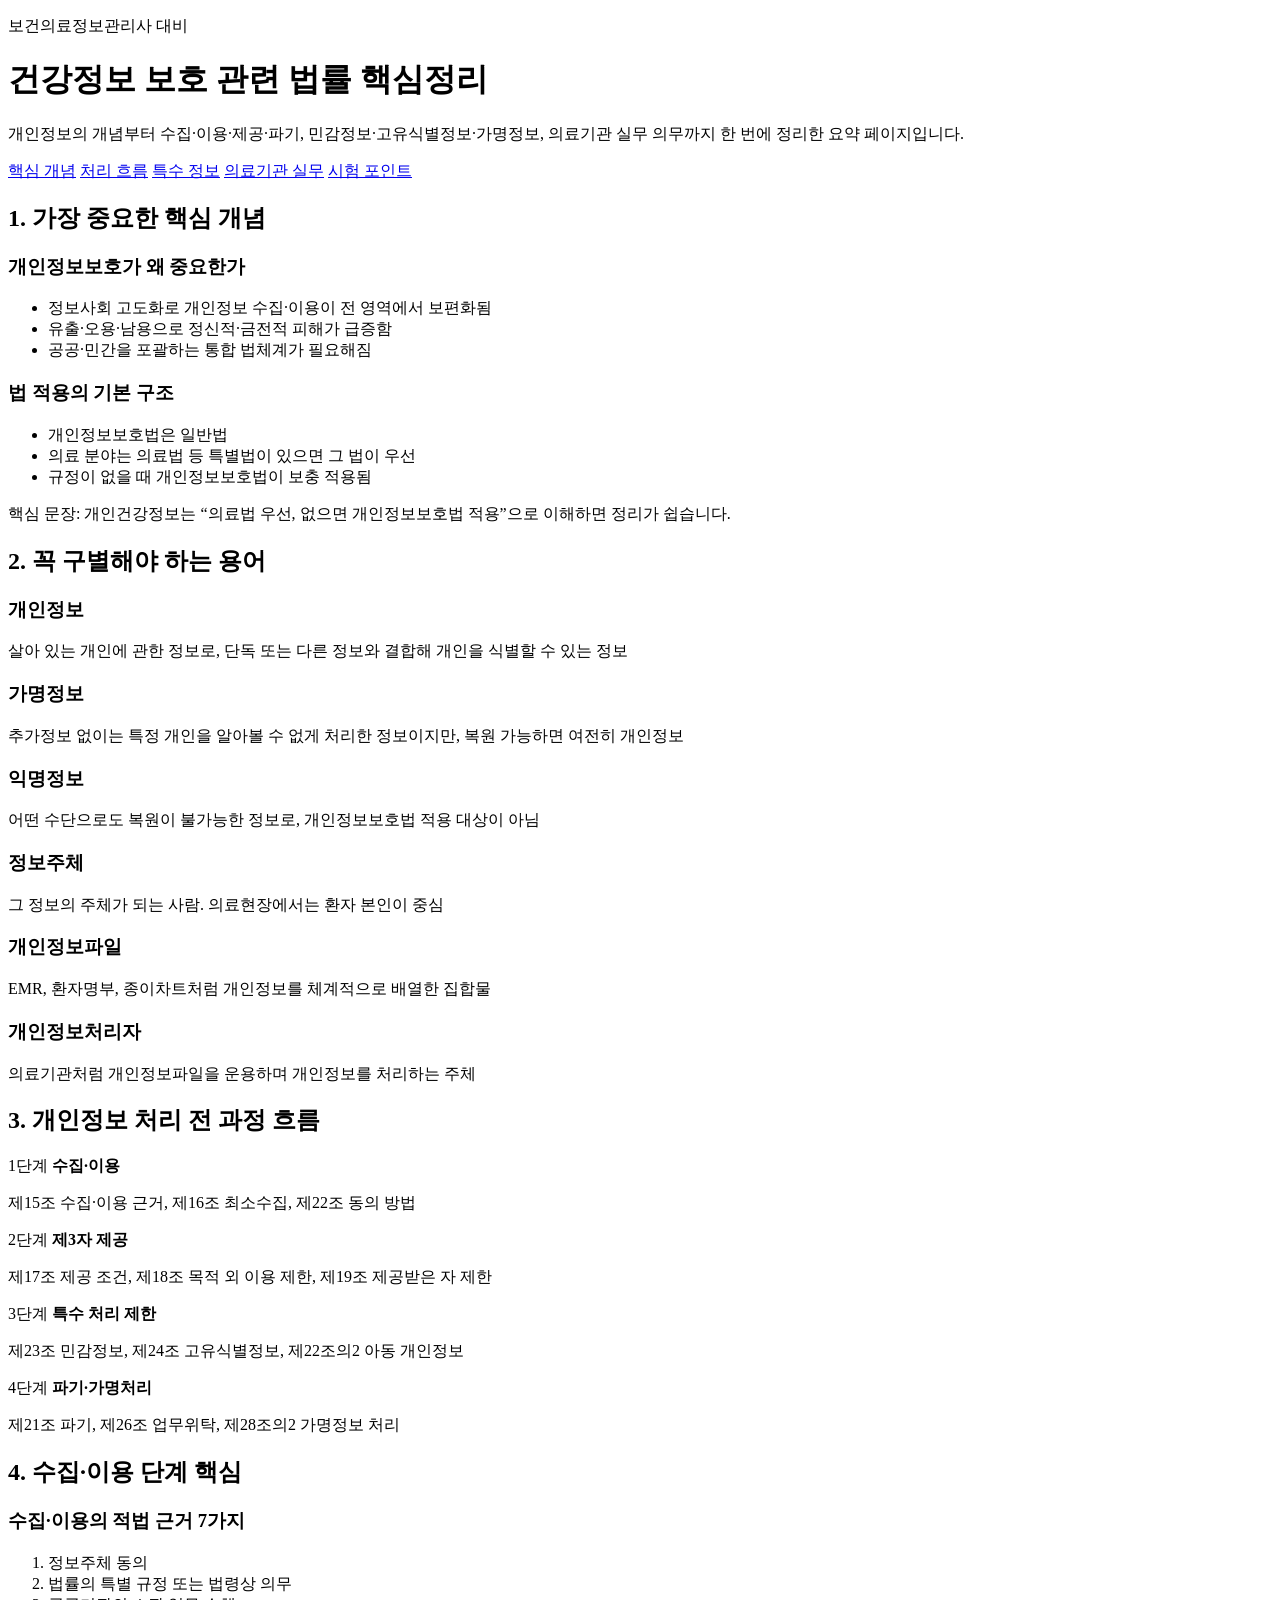
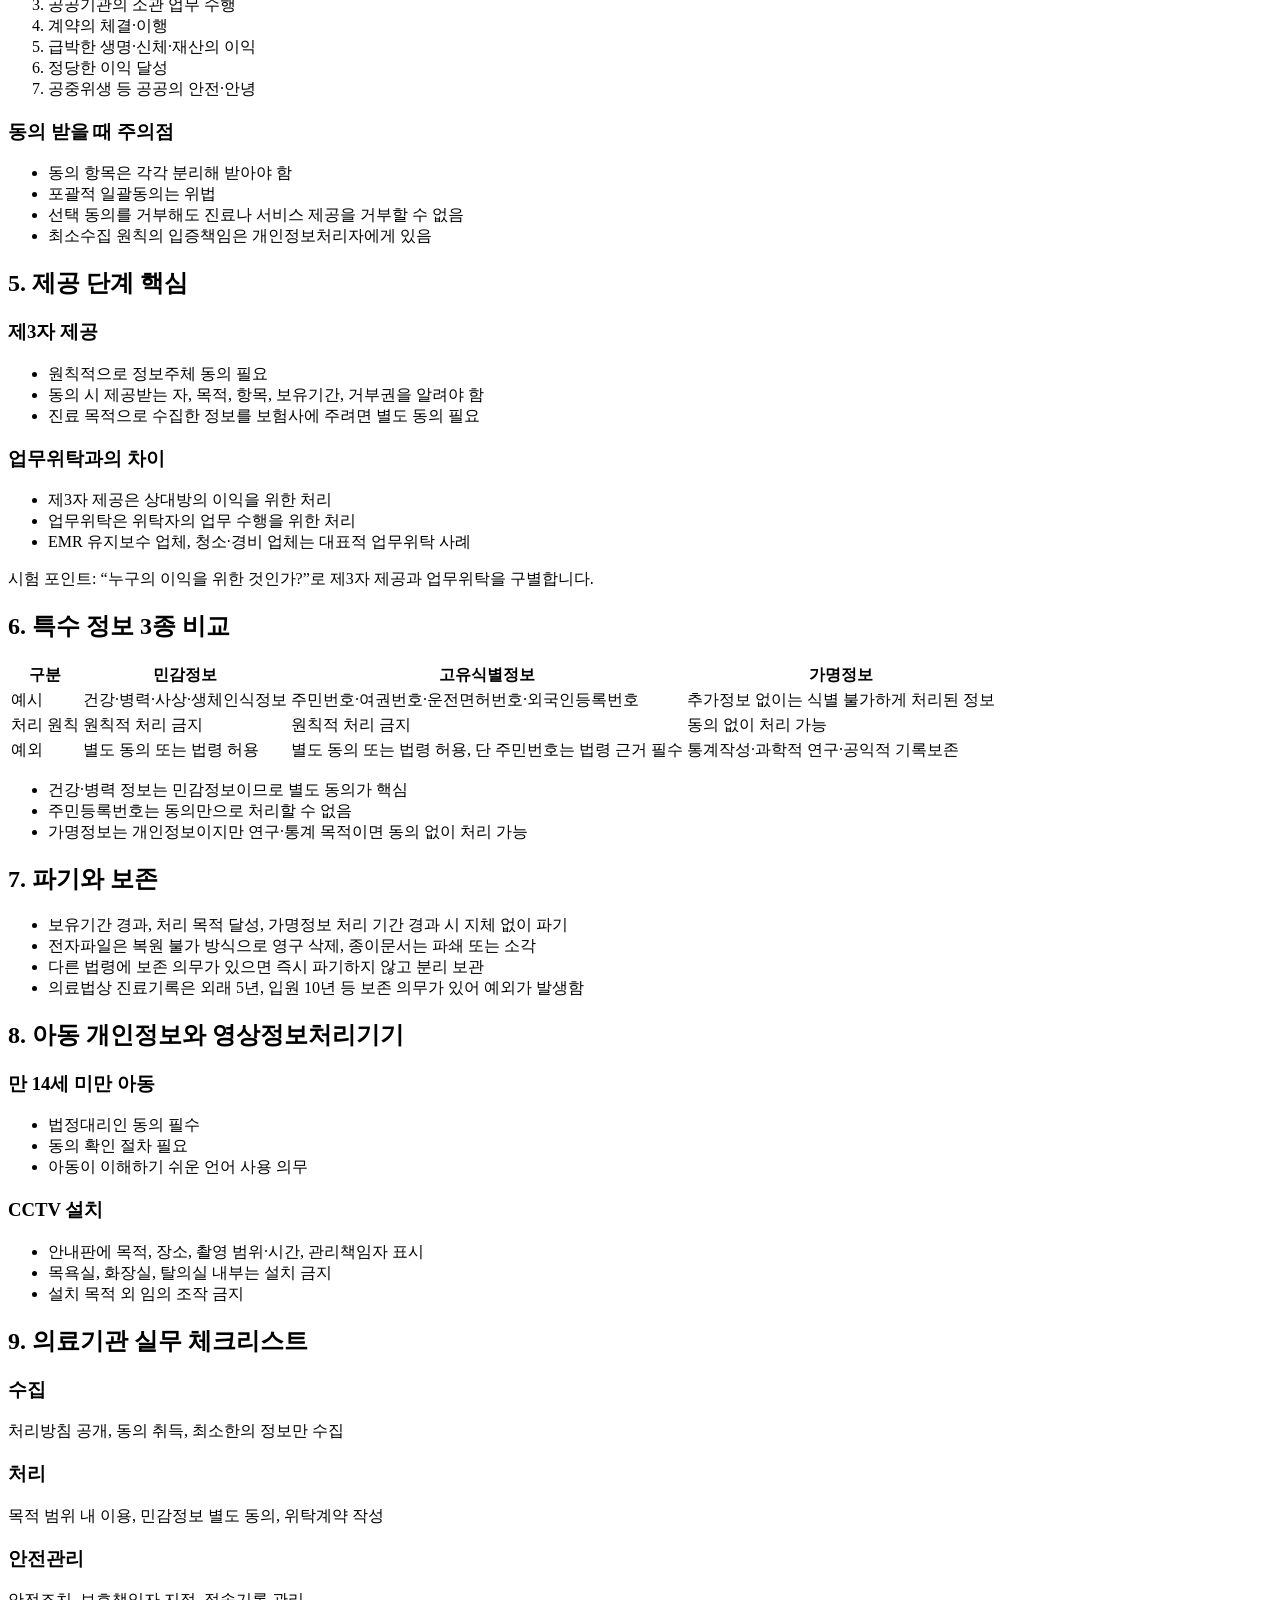
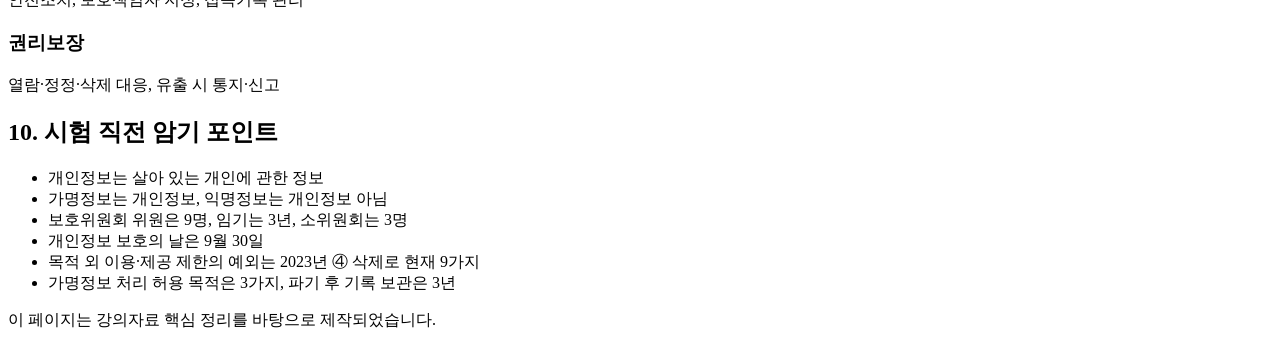
==== 6weeks_summary/index.html @ 6a381736 "Rename index (1).html to index.html" ====
<!DOCTYPE html>
<html lang="ko">
<head>
  <meta charset="UTF-8" />
  <meta name="viewport" content="width=device-width, initial-scale=1.0" />
  <title>건강정보 보호 관련 법률 핵심정리</title>
  <link rel="stylesheet" href="style.css" />
</head>
<body>
  <header class="hero">
    <div class="container">
      <p class="eyebrow">보건의료정보관리사 대비</p>
      <h1>건강정보 보호 관련 법률 핵심정리</h1>
      <p class="lead">
        개인정보의 개념부터 수집·이용·제공·파기, 민감정보·고유식별정보·가명정보,
        의료기관 실무 의무까지 한 번에 정리한 요약 페이지입니다.
      </p>
      <nav class="top-nav">
        <a href="#core">핵심 개념</a>
        <a href="#flow">처리 흐름</a>
        <a href="#special">특수 정보</a>
        <a href="#hospital">의료기관 실무</a>
        <a href="#exam">시험 포인트</a>
      </nav>
    </div>
  </header>

  <main class="container">
    <section class="card" id="core">
      <h2>1. 가장 중요한 핵심 개념</h2>
      <div class="grid two">
        <div>
          <h3>개인정보보호가 왜 중요한가</h3>
          <ul>
            <li>정보사회 고도화로 개인정보 수집·이용이 전 영역에서 보편화됨</li>
            <li>유출·오용·남용으로 정신적·금전적 피해가 급증함</li>
            <li>공공·민간을 포괄하는 통합 법체계가 필요해짐</li>
          </ul>
        </div>
        <div>
          <h3>법 적용의 기본 구조</h3>
          <ul>
            <li>개인정보보호법은 일반법</li>
            <li>의료 분야는 의료법 등 특별법이 있으면 그 법이 우선</li>
            <li>규정이 없을 때 개인정보보호법이 보충 적용됨</li>
          </ul>
        </div>
      </div>
      <div class="note">핵심 문장: 개인건강정보는 “의료법 우선, 없으면 개인정보보호법 적용”으로 이해하면 정리가 쉽습니다.</div>
    </section>

    <section class="card">
      <h2>2. 꼭 구별해야 하는 용어</h2>
      <div class="grid three">
        <div class="mini-card">
          <h3>개인정보</h3>
          <p>살아 있는 개인에 관한 정보로, 단독 또는 다른 정보와 결합해 개인을 식별할 수 있는 정보</p>
        </div>
        <div class="mini-card">
          <h3>가명정보</h3>
          <p>추가정보 없이는 특정 개인을 알아볼 수 없게 처리한 정보이지만, 복원 가능하면 여전히 개인정보</p>
        </div>
        <div class="mini-card">
          <h3>익명정보</h3>
          <p>어떤 수단으로도 복원이 불가능한 정보로, 개인정보보호법 적용 대상이 아님</p>
        </div>
      </div>
      <div class="grid three">
        <div class="mini-card">
          <h3>정보주체</h3>
          <p>그 정보의 주체가 되는 사람. 의료현장에서는 환자 본인이 중심</p>
        </div>
        <div class="mini-card">
          <h3>개인정보파일</h3>
          <p>EMR, 환자명부, 종이차트처럼 개인정보를 체계적으로 배열한 집합물</p>
        </div>
        <div class="mini-card">
          <h3>개인정보처리자</h3>
          <p>의료기관처럼 개인정보파일을 운용하며 개인정보를 처리하는 주체</p>
        </div>
      </div>
    </section>

    <section class="card" id="flow">
      <h2>3. 개인정보 처리 전 과정 흐름</h2>
      <div class="flow">
        <div class="flow-step">
          <span>1단계</span>
          <strong>수집·이용</strong>
          <p>제15조 수집·이용 근거, 제16조 최소수집, 제22조 동의 방법</p>
        </div>
        <div class="flow-step">
          <span>2단계</span>
          <strong>제3자 제공</strong>
          <p>제17조 제공 조건, 제18조 목적 외 이용 제한, 제19조 제공받은 자 제한</p>
        </div>
        <div class="flow-step">
          <span>3단계</span>
          <strong>특수 처리 제한</strong>
          <p>제23조 민감정보, 제24조 고유식별정보, 제22조의2 아동 개인정보</p>
        </div>
        <div class="flow-step">
          <span>4단계</span>
          <strong>파기·가명처리</strong>
          <p>제21조 파기, 제26조 업무위탁, 제28조의2 가명정보 처리</p>
        </div>
      </div>
    </section>

    <section class="card">
      <h2>4. 수집·이용 단계 핵심</h2>
      <div class="grid two">
        <div>
          <h3>수집·이용의 적법 근거 7가지</h3>
          <ol>
            <li>정보주체 동의</li>
            <li>법률의 특별 규정 또는 법령상 의무</li>
            <li>공공기관의 소관 업무 수행</li>
            <li>계약의 체결·이행</li>
            <li>급박한 생명·신체·재산의 이익</li>
            <li>정당한 이익 달성</li>
            <li>공중위생 등 공공의 안전·안녕</li>
          </ol>
        </div>
        <div>
          <h3>동의 받을 때 주의점</h3>
          <ul>
            <li>동의 항목은 각각 분리해 받아야 함</li>
            <li>포괄적 일괄동의는 위법</li>
            <li>선택 동의를 거부해도 진료나 서비스 제공을 거부할 수 없음</li>
            <li>최소수집 원칙의 입증책임은 개인정보처리자에게 있음</li>
          </ul>
        </div>
      </div>
    </section>

    <section class="card">
      <h2>5. 제공 단계 핵심</h2>
      <div class="grid two">
        <div>
          <h3>제3자 제공</h3>
          <ul>
            <li>원칙적으로 정보주체 동의 필요</li>
            <li>동의 시 제공받는 자, 목적, 항목, 보유기간, 거부권을 알려야 함</li>
            <li>진료 목적으로 수집한 정보를 보험사에 주려면 별도 동의 필요</li>
          </ul>
        </div>
        <div>
          <h3>업무위탁과의 차이</h3>
          <ul>
            <li>제3자 제공은 상대방의 이익을 위한 처리</li>
            <li>업무위탁은 위탁자의 업무 수행을 위한 처리</li>
            <li>EMR 유지보수 업체, 청소·경비 업체는 대표적 업무위탁 사례</li>
          </ul>
        </div>
      </div>
      <div class="alert">시험 포인트: “누구의 이익을 위한 것인가?”로 제3자 제공과 업무위탁을 구별합니다.</div>
    </section>

    <section class="card" id="special">
      <h2>6. 특수 정보 3종 비교</h2>
      <div class="table-wrap">
        <table>
          <thead>
            <tr>
              <th>구분</th>
              <th>민감정보</th>
              <th>고유식별정보</th>
              <th>가명정보</th>
            </tr>
          </thead>
          <tbody>
            <tr>
              <td>예시</td>
              <td>건강·병력·사상·생체인식정보</td>
              <td>주민번호·여권번호·운전면허번호·외국인등록번호</td>
              <td>추가정보 없이는 식별 불가하게 처리된 정보</td>
            </tr>
            <tr>
              <td>처리 원칙</td>
              <td>원칙적 처리 금지</td>
              <td>원칙적 처리 금지</td>
              <td>동의 없이 처리 가능</td>
            </tr>
            <tr>
              <td>예외</td>
              <td>별도 동의 또는 법령 허용</td>
              <td>별도 동의 또는 법령 허용, 단 주민번호는 법령 근거 필수</td>
              <td>통계작성·과학적 연구·공익적 기록보존</td>
            </tr>
          </tbody>
        </table>
      </div>
      <ul class="check-list">
        <li>건강·병력 정보는 민감정보이므로 별도 동의가 핵심</li>
        <li>주민등록번호는 동의만으로 처리할 수 없음</li>
        <li>가명정보는 개인정보이지만 연구·통계 목적이면 동의 없이 처리 가능</li>
      </ul>
    </section>

    <section class="card">
      <h2>7. 파기와 보존</h2>
      <ul>
        <li>보유기간 경과, 처리 목적 달성, 가명정보 처리 기간 경과 시 지체 없이 파기</li>
        <li>전자파일은 복원 불가 방식으로 영구 삭제, 종이문서는 파쇄 또는 소각</li>
        <li>다른 법령에 보존 의무가 있으면 즉시 파기하지 않고 분리 보관</li>
        <li>의료법상 진료기록은 외래 5년, 입원 10년 등 보존 의무가 있어 예외가 발생함</li>
      </ul>
    </section>

    <section class="card">
      <h2>8. 아동 개인정보와 영상정보처리기기</h2>
      <div class="grid two">
        <div>
          <h3>만 14세 미만 아동</h3>
          <ul>
            <li>법정대리인 동의 필수</li>
            <li>동의 확인 절차 필요</li>
            <li>아동이 이해하기 쉬운 언어 사용 의무</li>
          </ul>
        </div>
        <div>
          <h3>CCTV 설치</h3>
          <ul>
            <li>안내판에 목적, 장소, 촬영 범위·시간, 관리책임자 표시</li>
            <li>목욕실, 화장실, 탈의실 내부는 설치 금지</li>
            <li>설치 목적 외 임의 조작 금지</li>
          </ul>
        </div>
      </div>
    </section>

    <section class="card" id="hospital">
      <h2>9. 의료기관 실무 체크리스트</h2>
      <div class="grid four">
        <div class="mini-card">
          <h3>수집</h3>
          <p>처리방침 공개, 동의 취득, 최소한의 정보만 수집</p>
        </div>
        <div class="mini-card">
          <h3>처리</h3>
          <p>목적 범위 내 이용, 민감정보 별도 동의, 위탁계약 작성</p>
        </div>
        <div class="mini-card">
          <h3>안전관리</h3>
          <p>안전조치, 보호책임자 지정, 접속기록 관리</p>
        </div>
        <div class="mini-card">
          <h3>권리보장</h3>
          <p>열람·정정·삭제 대응, 유출 시 통지·신고</p>
        </div>
      </div>
    </section>

    <section class="card" id="exam">
      <h2>10. 시험 직전 암기 포인트</h2>
      <ul class="check-list">
        <li>개인정보는 살아 있는 개인에 관한 정보</li>
        <li>가명정보는 개인정보, 익명정보는 개인정보 아님</li>
        <li>보호위원회 위원은 9명, 임기는 3년, 소위원회는 3명</li>
        <li>개인정보 보호의 날은 9월 30일</li>
        <li>목적 외 이용·제공 제한의 예외는 2023년 ④ 삭제로 현재 9가지</li>
        <li>가명정보 처리 허용 목적은 3가지, 파기 후 기록 보관은 3년</li>
      </ul>
    </section>
  </main>

  <footer class="footer">
    <div class="container">
      <p>이 페이지는 강의자료 핵심 정리를 바탕으로 제작되었습니다.</p>
    </div>
  </footer>
</body>
</html>
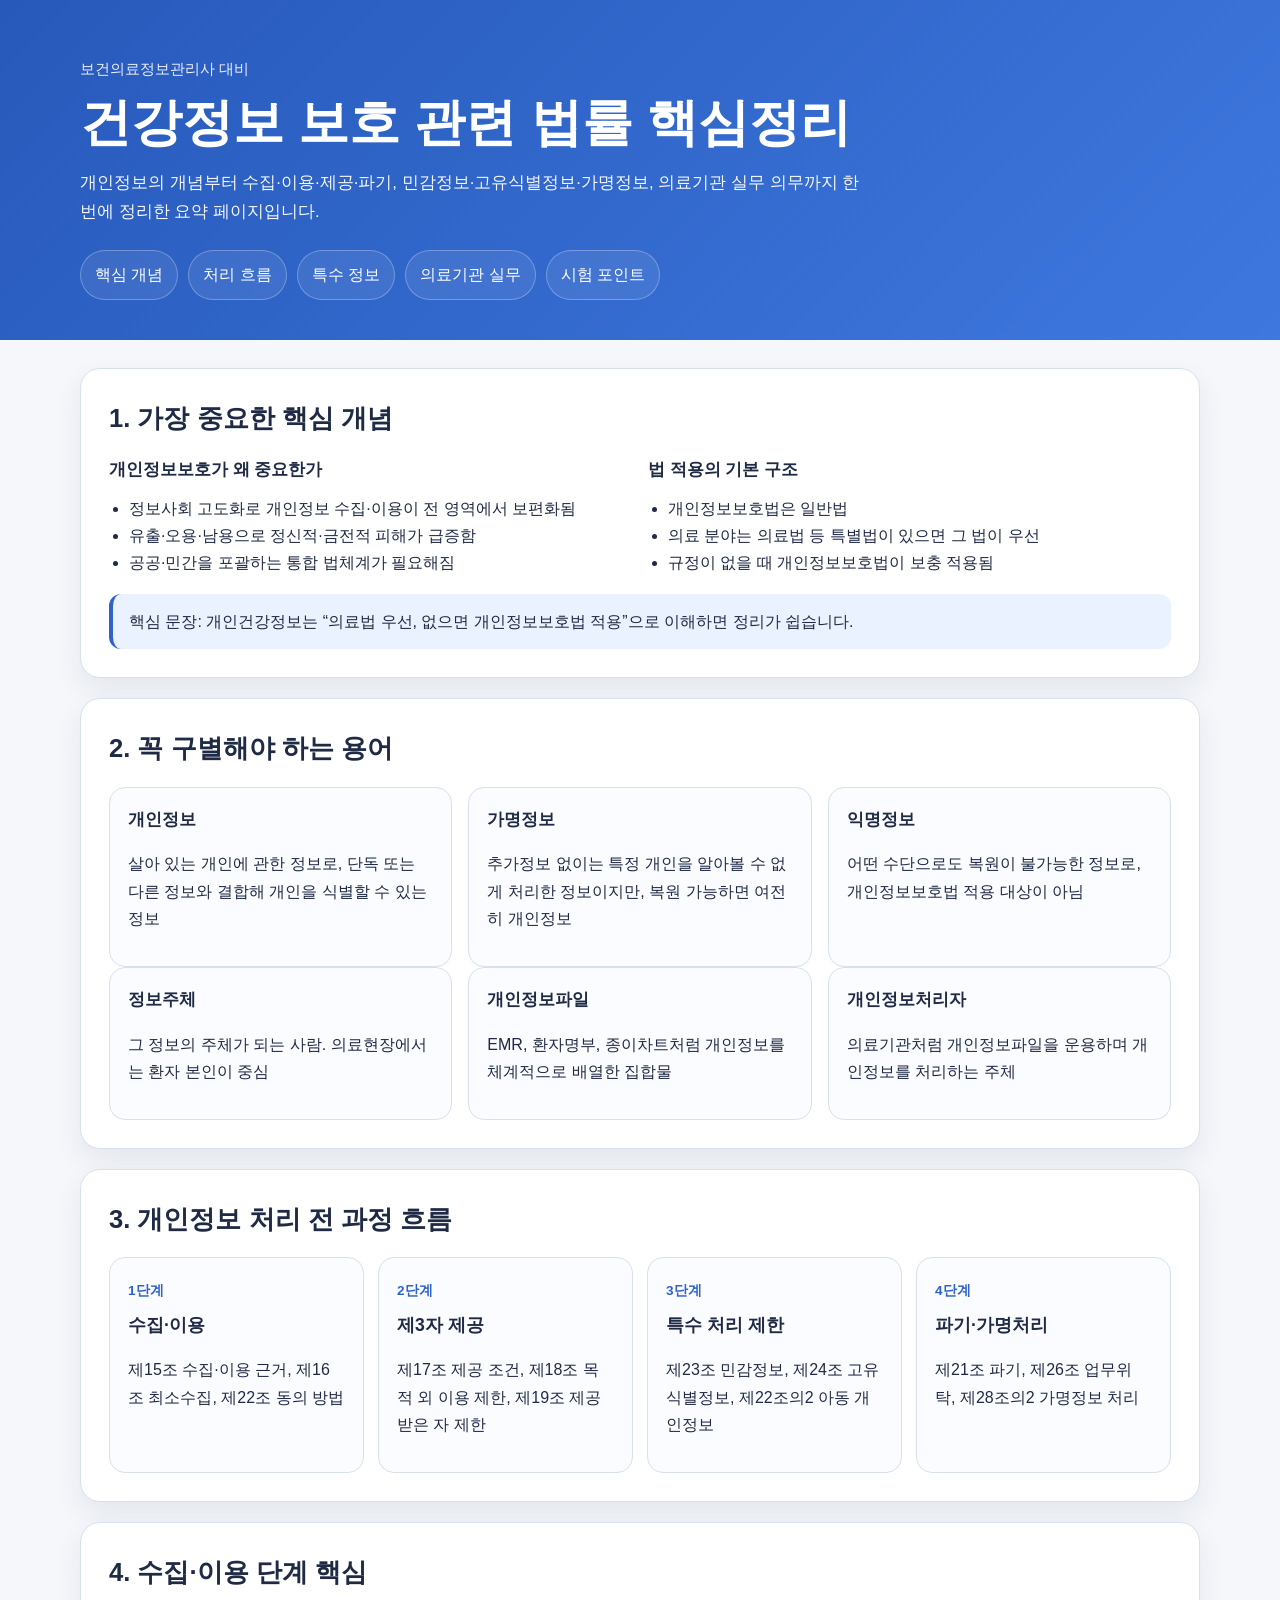
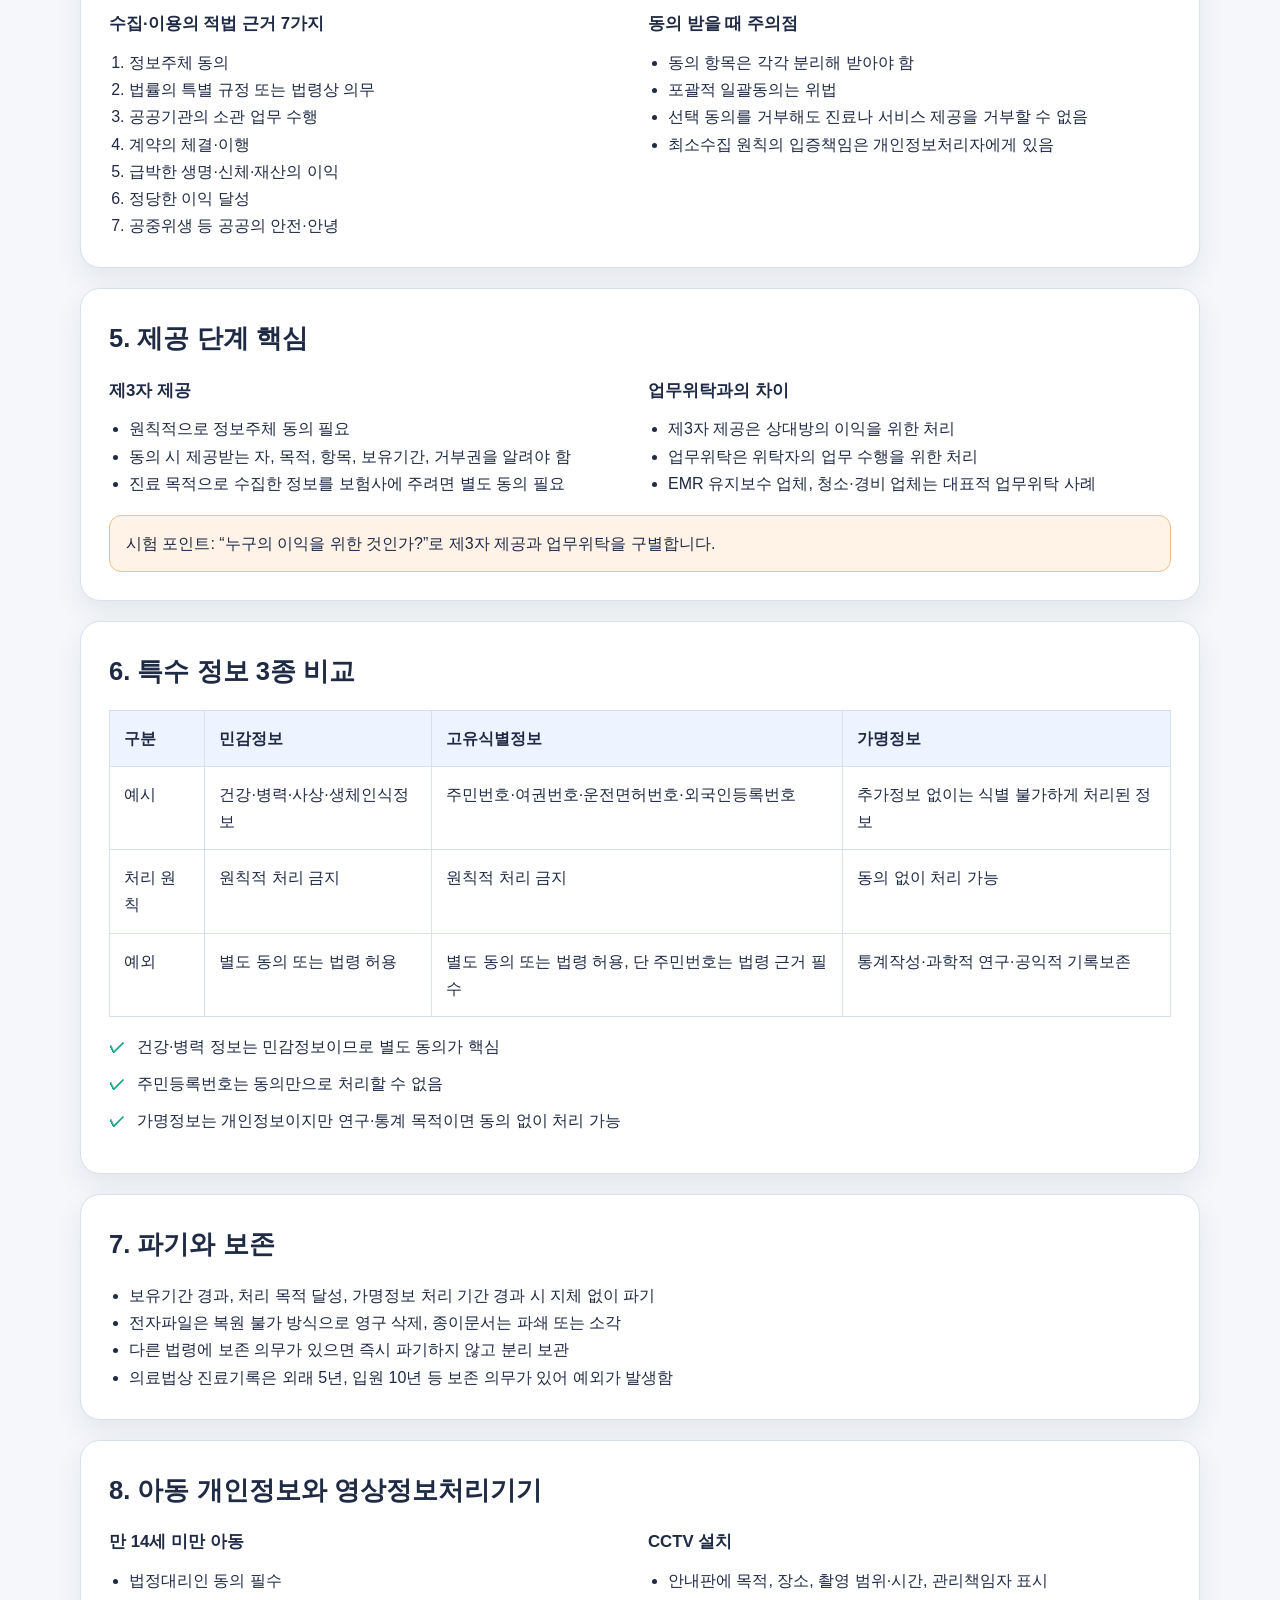
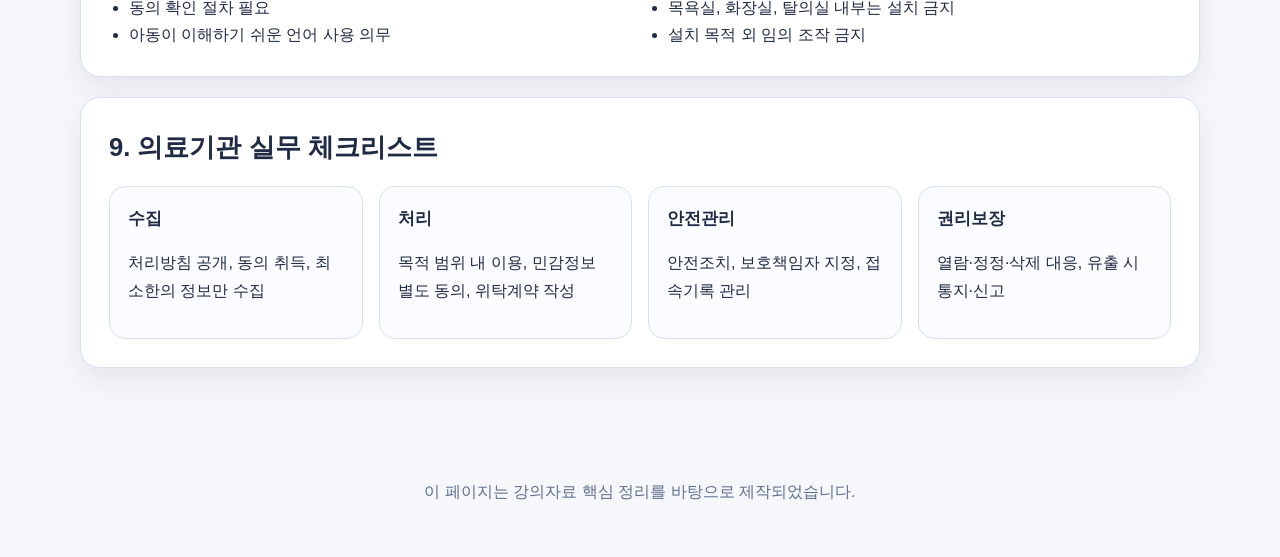
==== commit 656f4e47: "Update index.html" ====
--- a/6weeks_summary/index.html
+++ b/6weeks_summary/index.html
@@ -251,18 +251,6 @@
         </div>
       </div>
     </section>
-
-    <section class="card" id="exam">
-      <h2>10. 시험 직전 암기 포인트</h2>
-      <ul class="check-list">
-        <li>개인정보는 살아 있는 개인에 관한 정보</li>
-        <li>가명정보는 개인정보, 익명정보는 개인정보 아님</li>
-        <li>보호위원회 위원은 9명, 임기는 3년, 소위원회는 3명</li>
-        <li>개인정보 보호의 날은 9월 30일</li>
-        <li>목적 외 이용·제공 제한의 예외는 2023년 ④ 삭제로 현재 9가지</li>
-        <li>가명정보 처리 허용 목적은 3가지, 파기 후 기록 보관은 3년</li>
-      </ul>
-    </section>
   </main>
 
   <footer class="footer">
--- a/6weeks_summary/style.css
+++ b/6weeks_summary/style.css
@@ -0,0 +1,211 @@
+:root {
+  --bg: #f5f7fb;
+  --surface: #ffffff;
+  --line: #d8e0ee;
+  --text: #1f2a44;
+  --muted: #5f6f8f;
+  --primary: #2f63c9;
+  --primary-soft: #eaf1ff;
+  --accent: #12a38b;
+  --warn: #fff3e8;
+  --warn-line: #f0c08c;
+  --shadow: 0 12px 28px rgba(31, 42, 68, 0.08);
+}
+
+* { box-sizing: border-box; }
+html { scroll-behavior: smooth; }
+body {
+  margin: 0;
+  font-family: "Pretendard", "Noto Sans KR", "Apple SD Gothic Neo", sans-serif;
+  background: var(--bg);
+  color: var(--text);
+  line-height: 1.7;
+}
+
+.container {
+  width: min(1120px, calc(100% - 32px));
+  margin: 0 auto;
+}
+
+.hero {
+  background: linear-gradient(135deg, #2759ba 0%, #3e78df 100%);
+  color: #fff;
+  padding: 56px 0 40px;
+}
+
+.eyebrow {
+  margin: 0 0 10px;
+  font-size: 0.95rem;
+  opacity: 0.9;
+}
+
+h1 {
+  margin: 0;
+  font-size: clamp(2rem, 4vw, 3.2rem);
+  line-height: 1.2;
+}
+
+.lead {
+  max-width: 800px;
+  margin: 16px 0 0;
+  font-size: 1.05rem;
+  opacity: 0.95;
+}
+
+.top-nav {
+  display: flex;
+  flex-wrap: wrap;
+  gap: 10px;
+  margin-top: 24px;
+}
+
+.top-nav a {
+  color: #fff;
+  text-decoration: none;
+  border: 1px solid rgba(255,255,255,0.28);
+  padding: 10px 14px;
+  border-radius: 999px;
+  background: rgba(255,255,255,0.08);
+}
+
+main {
+  padding: 28px 0 56px;
+}
+
+.card {
+  background: var(--surface);
+  border: 1px solid var(--line);
+  border-radius: 20px;
+  padding: 28px;
+  margin-bottom: 20px;
+  box-shadow: var(--shadow);
+}
+
+h2 {
+  margin: 0 0 16px;
+  font-size: 1.6rem;
+}
+
+h3 {
+  margin: 0 0 10px;
+  font-size: 1.05rem;
+}
+
+p, li { font-size: 1rem; }
+ul, ol { margin: 0; padding-left: 20px; }
+
+.grid {
+  display: grid;
+  gap: 16px;
+}
+.grid.two { grid-template-columns: repeat(2, minmax(0, 1fr)); }
+.grid.three { grid-template-columns: repeat(3, minmax(0, 1fr)); }
+.grid.four { grid-template-columns: repeat(4, minmax(0, 1fr)); }
+
+.mini-card {
+  border: 1px solid var(--line);
+  border-radius: 16px;
+  padding: 18px;
+  background: #fbfcff;
+}
+
+.note {
+  margin-top: 18px;
+  padding: 14px 16px;
+  background: var(--primary-soft);
+  border-left: 4px solid var(--primary);
+  border-radius: 12px;
+}
+
+.alert {
+  margin-top: 18px;
+  padding: 14px 16px;
+  background: var(--warn);
+  border: 1px solid var(--warn-line);
+  border-radius: 12px;
+}
+
+.flow {
+  display: grid;
+  grid-template-columns: repeat(4, minmax(0, 1fr));
+  gap: 14px;
+}
+
+.flow-step {
+  padding: 18px;
+  border-radius: 16px;
+  border: 1px solid var(--line);
+  background: #fbfcff;
+}
+
+.flow-step span {
+  display: inline-block;
+  font-size: 0.85rem;
+  color: var(--primary);
+  font-weight: 700;
+  margin-bottom: 8px;
+}
+
+.flow-step strong {
+  display: block;
+  font-size: 1.1rem;
+  margin-bottom: 8px;
+}
+
+.table-wrap {
+  overflow-x: auto;
+}
+
+table {
+  width: 100%;
+  border-collapse: collapse;
+  min-width: 760px;
+}
+
+th, td {
+  border: 1px solid var(--line);
+  padding: 14px;
+  text-align: left;
+  vertical-align: top;
+}
+
+th {
+  background: #eef4ff;
+}
+
+.check-list {
+  list-style: none;
+  padding: 0;
+  margin: 16px 0 0;
+}
+
+.check-list li {
+  padding-left: 28px;
+  position: relative;
+  margin-bottom: 10px;
+}
+
+.check-list li::before {
+  content: "✓";
+  position: absolute;
+  left: 0;
+  top: 0;
+  color: var(--accent);
+  font-weight: 700;
+}
+
+.footer {
+  padding: 18px 0 36px;
+  color: var(--muted);
+  text-align: center;
+}
+
+@media (max-width: 900px) {
+  .grid.two, .grid.three, .grid.four, .flow {
+    grid-template-columns: 1fr;
+  }
+
+  .card {
+    padding: 22px;
+  }
+}
